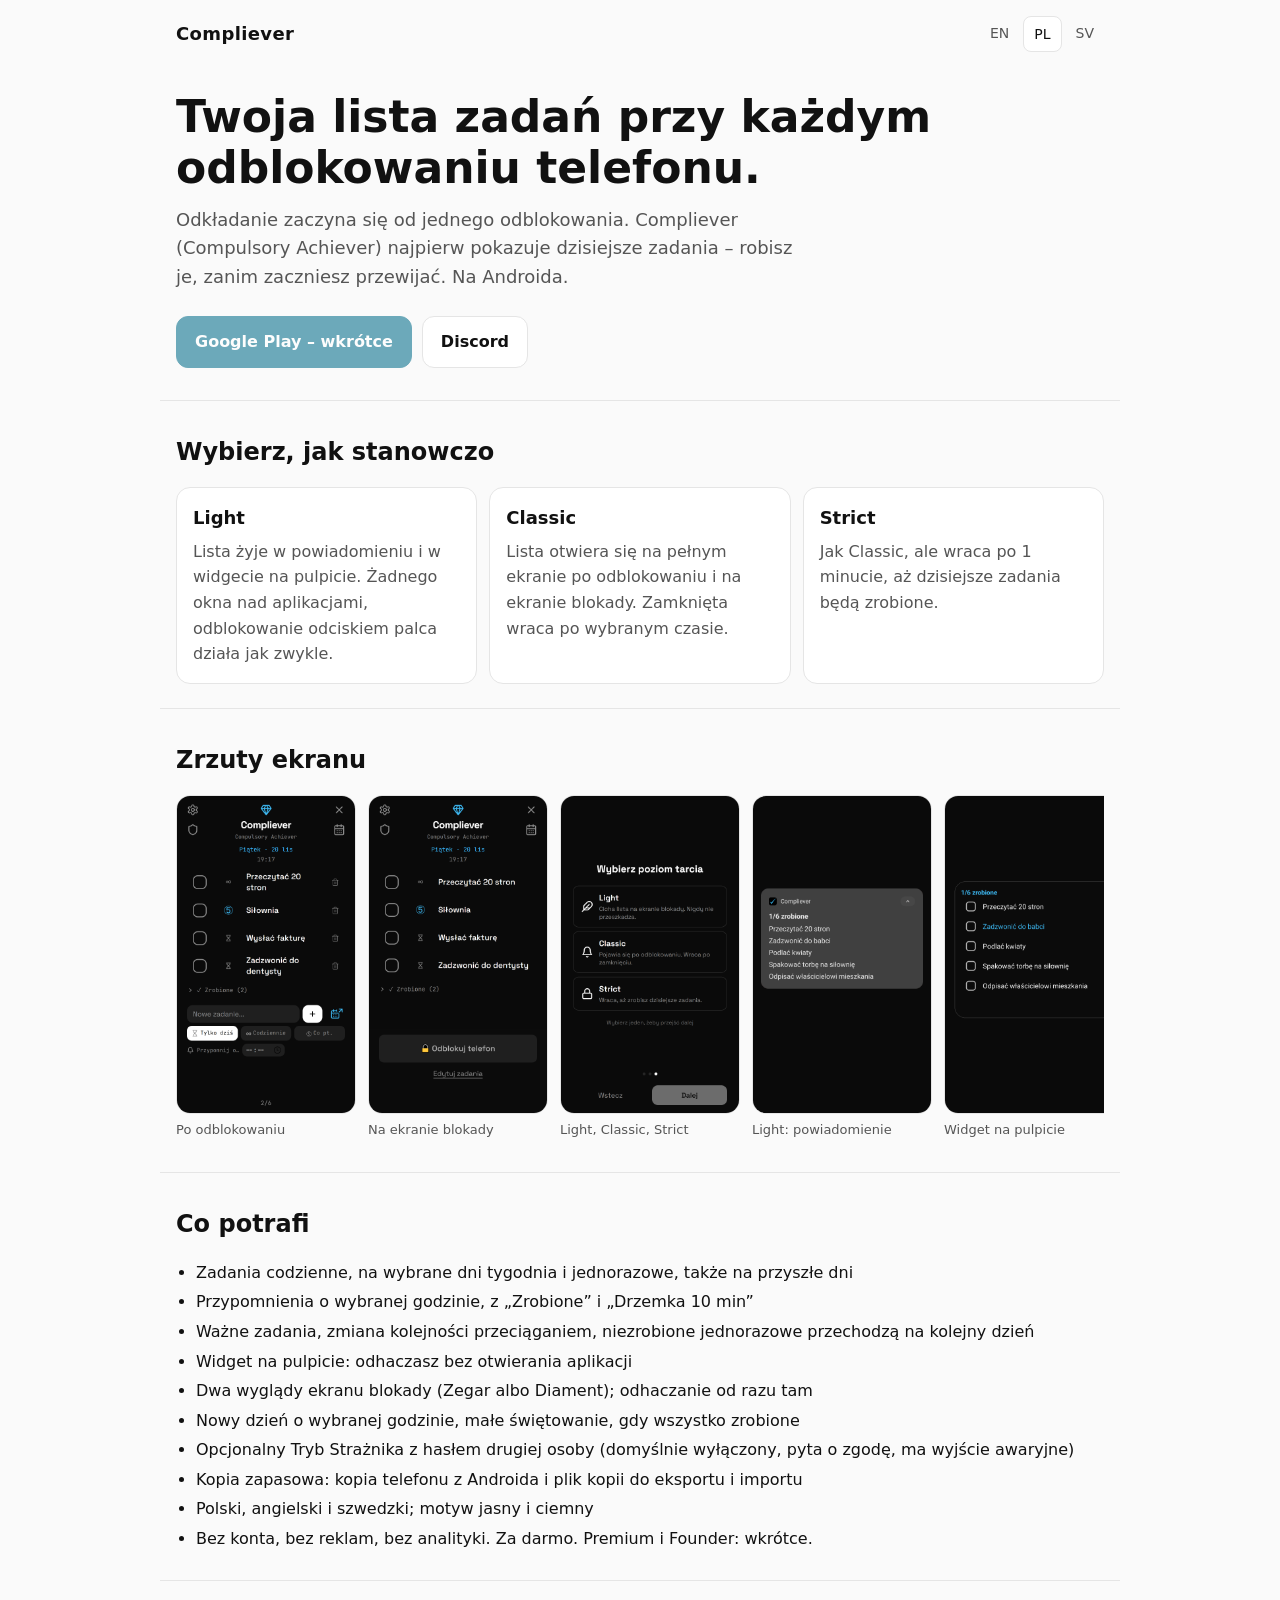
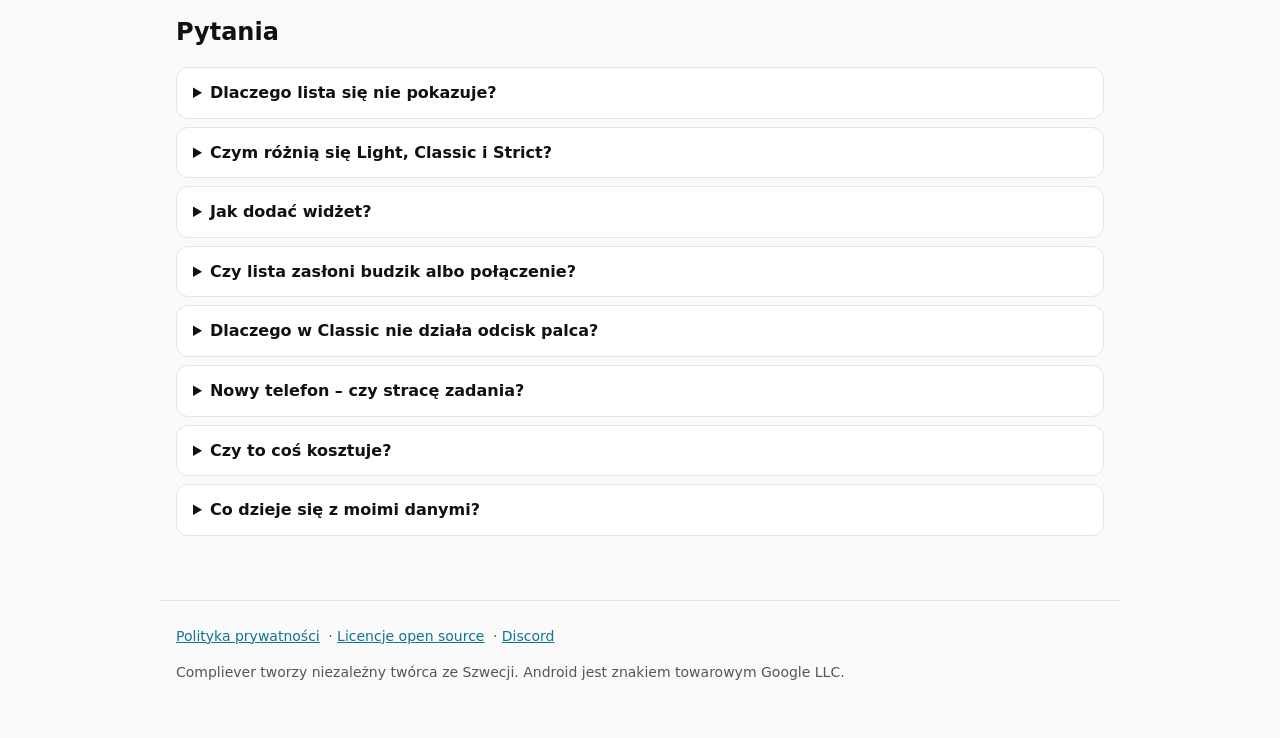
==== pl.html @ 84d1ec6a "Website + privacy policy update" ====
<!doctype html>
<html lang="pl">
<head>
<meta charset="utf-8">
<meta name="viewport" content="width=device-width, initial-scale=1">
<title>Compliever – lista zadań po każdym odblokowaniu</title>
<meta name="description" content="Compliever (Compulsory Achiever) na Androida: dzisiejsza lista zadań pojawia się przy każdym odblokowaniu telefonu, aż wszystko będzie zrobione. Bez konta, bez reklam, wszystko zostaje w telefonie.">
<link rel="stylesheet" href="style.css">
<link rel="icon" href="favicon.ico">
<link rel="alternate" hreflang="en" href="index.html">
<link rel="alternate" hreflang="sv" href="sv.html">
</head>
<body>
<header class="top">
  <a class="brand" href="pl.html">Compliever</a>
  <nav aria-label="Język"><a href="index.html" lang="en">EN</a><a href="pl.html" aria-current="page" lang="pl">PL</a><a href="sv.html" lang="sv">SV</a></nav>
</header>

<section class="hero">
  <h1>Twoja lista zadań przy każdym odblokowaniu telefonu.</h1>
  <p class="lead">Odkładanie zaczyna się od jednego odblokowania. Compliever (Compulsory Achiever) najpierw pokazuje dzisiejsze zadania – robisz je, zanim zaczniesz przewijać. Na Androida.</p>
  <div class="buttons">
    <!-- PLAY_LINK: po publikacji ustaw href na https://play.google.com/store/apps/details?id=com.compliever.app, usuń aria-disabled i zmień tekst na „Pobierz z Google Play”. -->
    <a class="btn primary" href="#" aria-disabled="true">Google Play – wkrótce</a>
    <a class="btn" href="https://discord.gg/Q7YK2AneS6" rel="noopener">Discord</a>
  </div>
</section>

<section class="section">
  <h2>Wybierz, jak stanowczo</h2>
  <div class="levels">
    <div class="card"><h3>Light</h3><p>Lista żyje w powiadomieniu i w widgecie na pulpicie. Żadnego okna nad aplikacjami, odblokowanie odciskiem palca działa jak zwykle.</p></div>
    <div class="card"><h3>Classic</h3><p>Lista otwiera się na pełnym ekranie po odblokowaniu i na ekranie blokady. Zamknięta wraca po wybranym czasie.</p></div>
    <div class="card"><h3>Strict</h3><p>Jak Classic, ale wraca po 1 minucie, aż dzisiejsze zadania będą zrobione.</p></div>
  </div>
</section>

<section class="section">
  <h2>Zrzuty ekranu</h2>
  <div class="shots">
    <figure><img src="img/pl/01-list-after-unlock.png" alt="Dzisiejsza lista zadań po odblokowaniu telefonu" loading="lazy" width="1080" height="1920"><figcaption>Po odblokowaniu</figcaption></figure>
    <figure><img src="img/pl/04-lock-screen-diamond.png" alt="Lista zadań na ekranie blokady, wygląd Diament" loading="lazy" width="1080" height="1920"><figcaption>Na ekranie blokady</figcaption></figure>
    <figure><img src="img/pl/07-levels-light-classic-strict.png" alt="Wybór poziomu Light, Classic lub Strict" loading="lazy" width="1080" height="1920"><figcaption>Light, Classic, Strict</figcaption></figure>
    <figure><img src="img/pl/09-light-notification.png" alt="Light: lista w powiadomieniu" loading="lazy" width="1080" height="1920"><figcaption>Light: powiadomienie</figcaption></figure>
    <figure><img src="img/pl/10-home-widget.png" alt="Widget na pulpicie z dzisiejszymi zadaniami" loading="lazy" width="1080" height="1920"><figcaption>Widget na pulpicie</figcaption></figure>
  </div>
</section>

<section class="section">
  <h2>Co potrafi</h2>
  <ul class="features">
    <li>Zadania codzienne, na wybrane dni tygodnia i jednorazowe, także na przyszłe dni</li>
    <li>Przypomnienia o wybranej godzinie, z „Zrobione” i „Drzemka 10 min”</li>
    <li>Ważne zadania, zmiana kolejności przeciąganiem, niezrobione jednorazowe przechodzą na kolejny dzień</li>
    <li>Widget na pulpicie: odhaczasz bez otwierania aplikacji</li>
    <li>Dwa wyglądy ekranu blokady (Zegar albo Diament); odhaczanie od razu tam</li>
    <li>Nowy dzień o wybranej godzinie, małe świętowanie, gdy wszystko zrobione</li>
    <li>Opcjonalny Tryb Strażnika z hasłem drugiej osoby (domyślnie wyłączony, pyta o zgodę, ma wyjście awaryjne)</li>
    <li>Kopia zapasowa: kopia telefonu z Androida i plik kopii do eksportu i importu</li>
    <li>Polski, angielski i szwedzki; motyw jasny i ciemny</li>
    <li>Bez konta, bez reklam, bez analityki. Za darmo. Premium i Founder: wkrótce.</li>
  </ul>
</section>

<section class="section" id="faq">
  <h2>Pytania</h2>
  <details>
    <summary>Dlaczego lista się nie pokazuje?</summary>
    <p>Najpierw sprawdź poziom: <strong>Light</strong> nigdy nie otwiera okna – lista jest w powiadomieniu i w widgecie. W Classic i Strict otwórz <em>Ustawienia → Uprawnienia i niezawodność</em>: wszystkie wiersze powinny być zielone. „Napraw” otwiera właściwy ekran, „Testuj teraz” sprawdza, czy okno otwiera się samo.</p>
    <p>Wiele telefonów zatrzymuje aplikacje w tle, żeby oszczędzać baterię. Ustawienia dla najpopularniejszych marek (nazwy mogą się trochę różnić między wersjami):</p>
    <ul>
      <li><strong>Realme, Oppo, OnePlus:</strong> informacje o aplikacji → Użycie baterii → zezwól na aktywność w tle i automatyczne uruchamianie; wyłącz „Wstrzymaj aktywność aplikacji, gdy nieużywana”; zablokuj Compliever w ostatnich aplikacjach (na karcie ⋮ albo przytrzymaj, potem Zablokuj).</li>
      <li><strong>Xiaomi, Redmi, POCO:</strong> informacje o aplikacji → Autostart włączony; Oszczędzanie baterii → Bez ograniczeń; Inne uprawnienia → zezwól na okna w tle i na ekranie blokady; zablokuj w ostatnich aplikacjach.</li>
      <li><strong>Samsung:</strong> Bateria → Limity użycia w tle → dodaj Compliever do „Aplikacje nigdy nieusypiane”; informacje o aplikacji → Bateria → Bez ograniczeń.</li>
      <li><strong>Inne telefony:</strong> informacje o aplikacji → Bateria → Bez ograniczeń (albo „Nie optymalizuj”).</li>
    </ul>
    <p>Kreator w aplikacji pokazuje te kroki dla Twojego telefonu.</p>
  </details>
  <details>
    <summary>Czym różnią się Light, Classic i Strict?</summary>
    <p>Light: tylko powiadomienie i widget, nic nie zasłania ekranu. Classic: lista na pełnym ekranie po odblokowaniu i na ekranie blokady; zamknięta wraca po ustawionym czasie. Strict: jak Classic, ale wraca po 1 minucie, aż dzisiejsze zadania będą zrobione. Poziom zmienisz w każdej chwili w Ustawienia → Wyświetlanie.</p>
  </details>
  <details>
    <summary>Jak dodać widżet?</summary>
    <p>Kreator i Ustawienia → Wyświetlanie mogą poprosić telefon o dodanie widżetu. Niektóre telefony (np. Realme) mówią, że go dodały, ale nigdzie go nie stawiają. Jeśli widżetu nie ma na ekranie głównym, dodaj go ręcznie:</p>
    <ol>
      <li>Przytrzymaj palec na pustym miejscu ekranu głównego.</li>
      <li>Dotknij Widżety.</li>
      <li>Znajdź Compliever i przeciągnij go na ekran.</li>
    </ol>
    <p>Wskazówka: przytrzymaj widżet, żeby go powiększyć.</p>
  </details>
  <details>
    <summary>Czy lista zasłoni budzik albo połączenie?</summary>
    <p>Nie. Budzik, minutnik i połączenia zawsze mają pierwszeństwo. Lista ustępuje i wraca, gdy się skończą.</p>
  </details>
  <details>
    <summary>Dlaczego w Classic nie działa odcisk palca?</summary>
    <p>Na niektórych telefonach okno nad ekranem blokady wyłącza czytnik odcisku palca. Odblokuj przyciskiem na liście albo wybierz Light, który nigdy nie otwiera okna.</p>
  </details>
  <details>
    <summary>Nowy telefon – czy stracę zadania?</summary>
    <p>Od wersji 1.0.11: jeśli kopia zapasowa telefonu w Androidzie jest włączona, zadania i ustawienia wrócą same po instalacji Compliever na nowym telefonie. Możesz też użyć Ustawienia → Dane → Kopia zapasowa → „Eksportuj do pliku” i zaimportować plik na nowym telefonie. Uprawnienia ustawia się na nowym telefonie od nowa.</p>
  </details>
  <details>
    <summary>Czy to coś kosztuje?</summary>
    <p>Compliever jest darmowy, bez limitu zadań i bez konta. Opcjonalne Premium i Founder – wkrótce.</p>
  </details>
  <details>
    <summary>Co dzieje się z moimi danymi?</summary>
    <p>Wszystko zostaje w telefonie. Aplikacja nie ma serwera i niczego nie wysyła. Szczegóły: <a href="privacy-policy.html#pl">polityka prywatności</a>.</p>
  </details>
</section>

<footer class="foot">
  <a href="privacy-policy.html#pl">Polityka prywatności</a> ·
  <a href="licenses.html">Licencje open source</a> ·
  <a href="https://discord.gg/Q7YK2AneS6" rel="noopener">Discord</a>
  <p>Compliever tworzy niezależny twórca ze Szwecji. Android jest znakiem towarowym Google LLC.</p>
</footer>
</body>
</html>
---- style.css ----
/* Compliever website (F2, 1.0.11). Plain CSS, no build step. Colors follow the app (dark, cyan accent). */
:root {
  --bg: #0b0b0b;
  --card: #151515;
  --text: #ededed;
  --muted: #a3a3a3;
  --line: #262626;
  --accent: #22d3ee;
  --accent-text: #041014;
  color-scheme: dark;
}
@media (prefers-color-scheme: light) {
  :root { --bg: #fafafa; --card: #ffffff; --text: #111111; --muted: #555555; --line: #e5e5e5; --accent: #0e7490; --accent-text: #ffffff; color-scheme: light; }
}
* { box-sizing: border-box; }
html { -webkit-text-size-adjust: 100%; }
body { margin: 0; background: var(--bg); color: var(--text); font: 16px/1.6 system-ui, -apple-system, "Segoe UI", Roboto, sans-serif; }
a { color: var(--accent); }
img { max-width: 100%; height: auto; display: block; }
.top { display: flex; align-items: center; justify-content: space-between; gap: 12px; max-width: 960px; margin: 0 auto; padding: 16px; }
.brand { font-weight: 700; font-size: 18px; color: var(--text); text-decoration: none; letter-spacing: .02em; }
.top nav { display: flex; gap: 4px; }
.top nav a { padding: 6px 10px; border-radius: 8px; text-decoration: none; color: var(--muted); font-size: 14px; }
.top nav a[aria-current="page"] { background: var(--card); color: var(--text); border: 1px solid var(--line); }
.page, .hero, .section { max-width: 960px; margin: 0 auto; padding: 0 16px; }
.hero { padding-top: 24px; padding-bottom: 32px; }
.hero h1 { font-size: clamp(28px, 6vw, 44px); line-height: 1.15; margin: 0 0 12px; }
.hero p.lead { font-size: 18px; color: var(--muted); margin: 0 0 24px; max-width: 640px; }
.buttons { display: flex; flex-wrap: wrap; gap: 10px; }
.btn { display: inline-block; padding: 12px 18px; border-radius: 12px; font-weight: 600; text-decoration: none; border: 1px solid var(--line); color: var(--text); background: var(--card); }
.btn.primary { background: var(--accent); color: var(--accent-text); border-color: var(--accent); }
.btn[aria-disabled="true"] { opacity: .6; cursor: default; }
.section { padding-top: 24px; padding-bottom: 24px; border-top: 1px solid var(--line); }
.section h2 { font-size: 24px; margin: 8px 0 16px; }
.levels { display: grid; grid-template-columns: repeat(auto-fit, minmax(220px, 1fr)); gap: 12px; }
.card { background: var(--card); border: 1px solid var(--line); border-radius: 14px; padding: 16px; }
.card h3 { margin: 0 0 6px; font-size: 18px; }
.card p { margin: 0; color: var(--muted); }
.shots { display: grid; grid-auto-flow: column; grid-auto-columns: minmax(180px, 220px); gap: 12px; overflow-x: auto; padding-bottom: 8px; scroll-snap-type: x mandatory; }
.shots figure { margin: 0; scroll-snap-align: start; }
.shots img { border-radius: 14px; border: 1px solid var(--line); }
.shots figcaption { font-size: 13px; color: var(--muted); margin-top: 6px; }
ul.features { padding-left: 20px; margin: 0; }
ul.features li { margin: 4px 0; }
details { background: var(--card); border: 1px solid var(--line); border-radius: 12px; padding: 12px 16px; margin: 8px 0; }
details summary { cursor: pointer; font-weight: 600; }
details p, details ul, details ol { color: var(--muted); }
.table { overflow-x: auto; }
table { border-collapse: collapse; width: 100%; font-size: 14px; }
th, td { text-align: left; padding: 6px 8px; border-bottom: 1px solid var(--line); vertical-align: top; overflow-wrap: anywhere; }
.muted { color: var(--muted); font-size: 14px; }
.foot { max-width: 960px; margin: 32px auto 0; padding: 24px 16px 40px; border-top: 1px solid var(--line); color: var(--muted); font-size: 14px; }
.foot a { margin-right: 4px; }
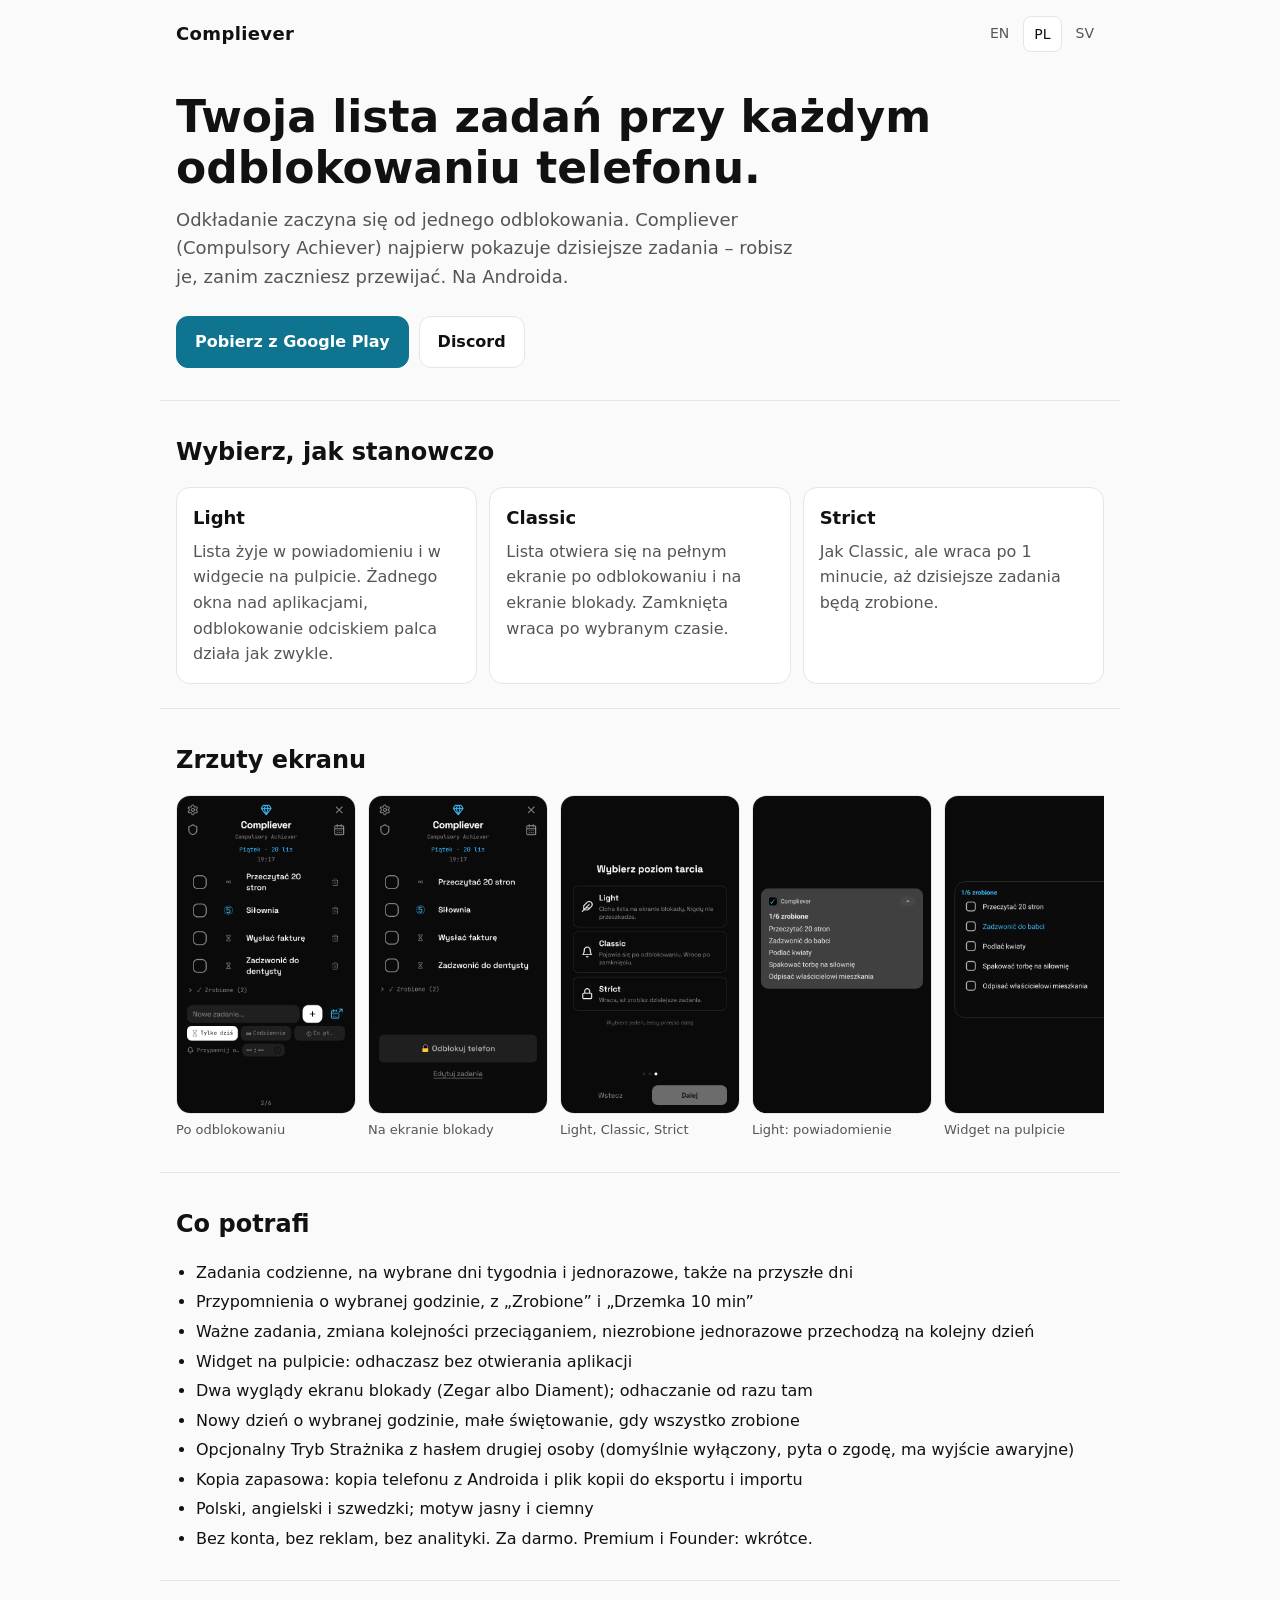
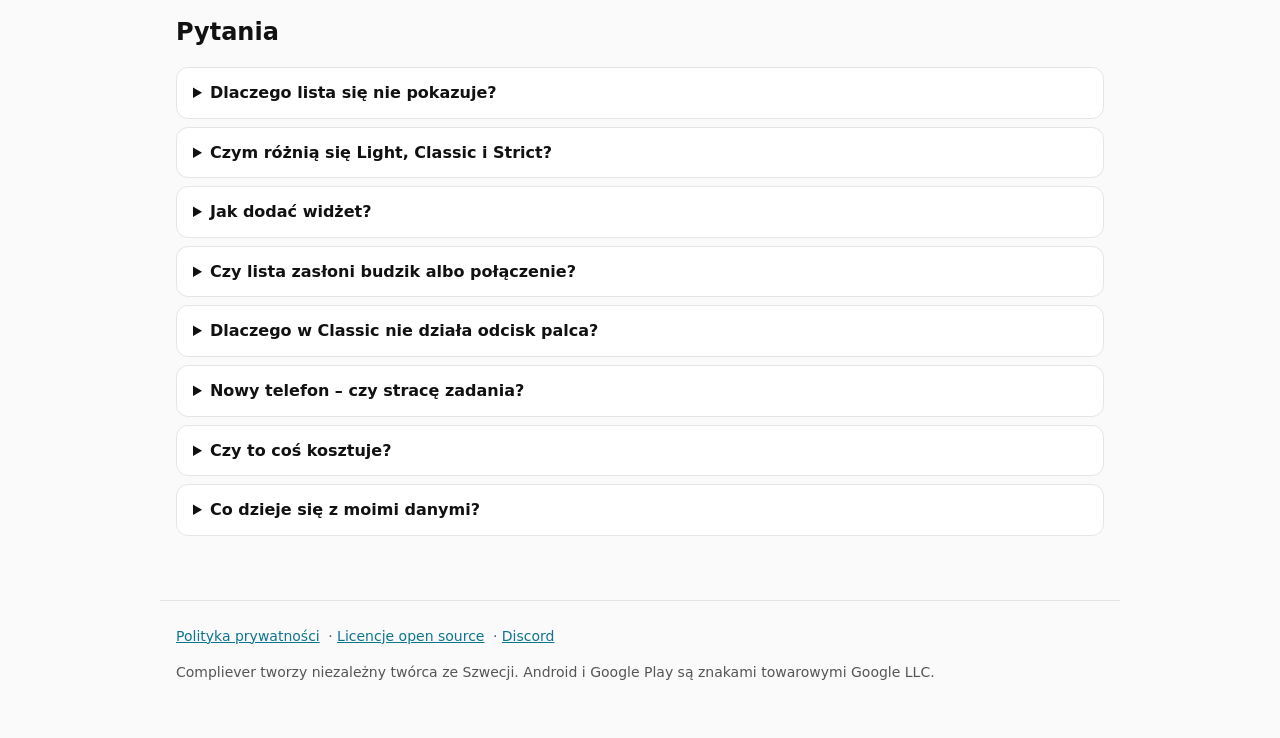
==== commit 28092b4b: "Website: Google Play link, fixes from 24.11, Discord link" ====
--- a/pl.html
+++ b/pl.html
@@ -20,9 +20,8 @@
   <h1>Twoja lista zadań przy każdym odblokowaniu telefonu.</h1>
   <p class="lead">Odkładanie zaczyna się od jednego odblokowania. Compliever (Compulsory Achiever) najpierw pokazuje dzisiejsze zadania – robisz je, zanim zaczniesz przewijać. Na Androida.</p>
   <div class="buttons">
-    <!-- PLAY_LINK: po publikacji ustaw href na https://play.google.com/store/apps/details?id=com.compliever.app, usuń aria-disabled i zmień tekst na „Pobierz z Google Play”. -->
-    <a class="btn primary" href="#" aria-disabled="true">Google Play – wkrótce</a>
-    <a class="btn" href="https://discord.gg/Q7YK2AneS6" rel="noopener">Discord</a>
+    <a class="btn primary" href="https://play.google.com/store/apps/details?id=com.compliever.app" rel="noopener">Pobierz z Google Play</a>
+    <a class="btn" href="https://discord.gg/SVmcFES96E" rel="noopener">Discord</a>
   </div>
 </section>
 
@@ -100,7 +99,7 @@
   </details>
   <details>
     <summary>Nowy telefon – czy stracę zadania?</summary>
-    <p>Od wersji 1.0.11: jeśli kopia zapasowa telefonu w Androidzie jest włączona, zadania i ustawienia wrócą same po instalacji Compliever na nowym telefonie. Możesz też użyć Ustawienia → Dane → Kopia zapasowa → „Eksportuj do pliku” i zaimportować plik na nowym telefonie. Uprawnienia ustawia się na nowym telefonie od nowa.</p>
+    <p>Jeśli kopia zapasowa telefonu w Androidzie (na koncie Google) jest włączona, zadania i ustawienia mogą wrócić same po instalacji Compliever na nowym telefonie. O tym, czy i kiedy to nastąpi, decyduje Android, więc nie ma gwarancji. Pewna droga: przed zmianą telefonu użyj Ustawienia → Dane → Kopia zapasowa → „Eksportuj do pliku”, przenieś plik na nowy telefon i zaimportuj go tam. Uprawnienia ustawia się na nowym telefonie od nowa.</p>
   </details>
   <details>
     <summary>Czy to coś kosztuje?</summary>
@@ -108,15 +107,15 @@
   </details>
   <details>
     <summary>Co dzieje się z moimi danymi?</summary>
-    <p>Wszystko zostaje w telefonie. Aplikacja nie ma serwera i niczego nie wysyła. Szczegóły: <a href="privacy-policy.html#pl">polityka prywatności</a>.</p>
+    <p>Wszystko zostaje w telefonie. Aplikacja nie ma serwera i niczego nie wysyła. Jeden wyjątek: jeśli kopia zapasowa telefonu w Androidzie jest włączona, Android może dołączyć zadania i ustawienia do kopii na Twoim koncie Google. Aplikację możesz z niej wyłączyć: Ustawienia → Dane → Kopia zapasowa → „Dołączaj do kopii zapasowej telefonu”. Szczegóły: <a href="privacy-policy.html#pl">polityka prywatności</a>.</p>
   </details>
 </section>
 
 <footer class="foot">
   <a href="privacy-policy.html#pl">Polityka prywatności</a> ·
   <a href="licenses.html">Licencje open source</a> ·
-  <a href="https://discord.gg/Q7YK2AneS6" rel="noopener">Discord</a>
-  <p>Compliever tworzy niezależny twórca ze Szwecji. Android jest znakiem towarowym Google LLC.</p>
+  <a href="https://discord.gg/SVmcFES96E" rel="noopener">Discord</a>
+  <p>Compliever tworzy niezależny twórca ze Szwecji. Android i Google Play są znakami towarowymi Google LLC.</p>
 </footer>
 </body>
 </html>
